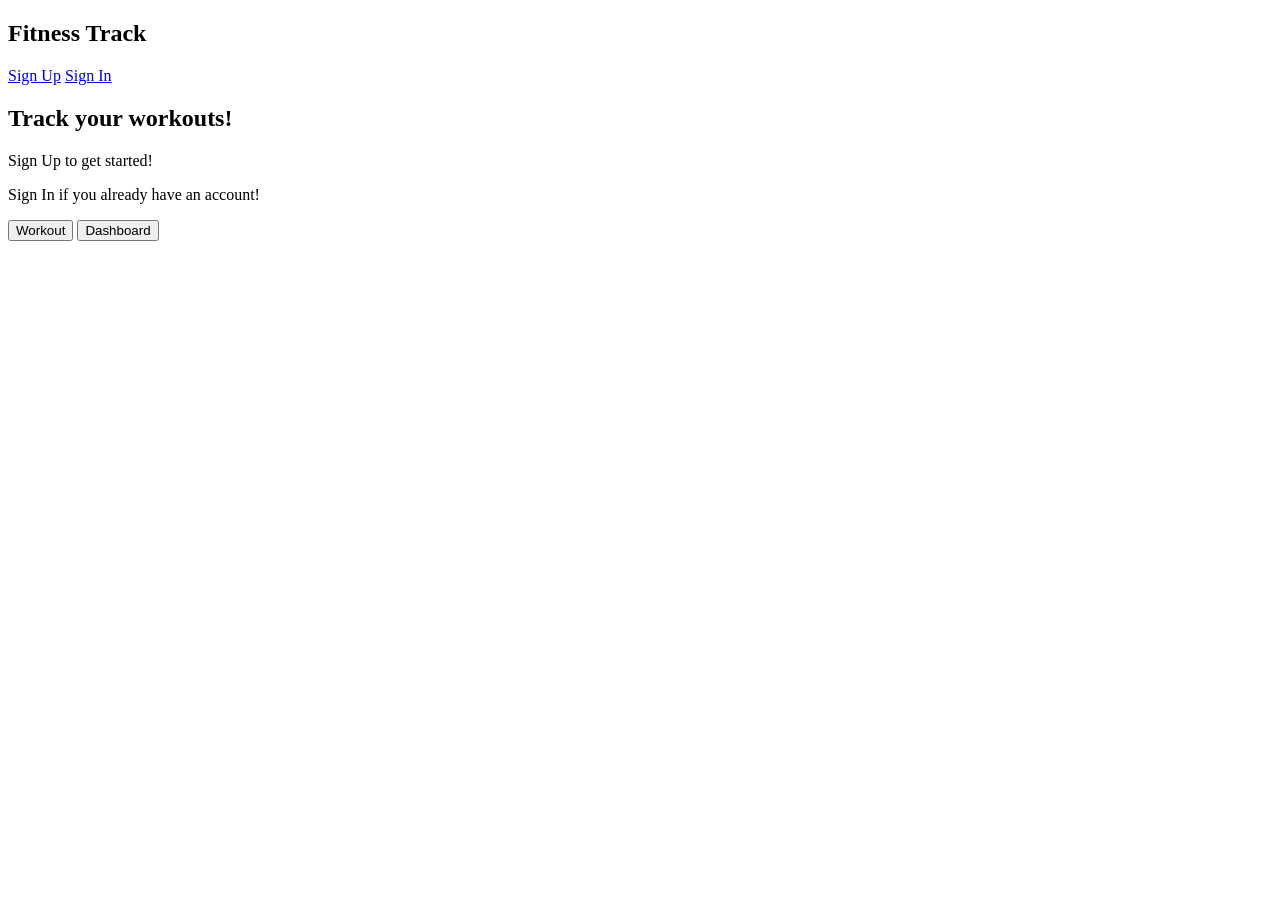
==== frontend/index.html @ bbe2cb9a "Create dashboard accessible to logged in users." ====
<!DOCTYPE html>
<html lang="en">
    <head>
        <meta charset="UTF-8">
        <meta name="viewport" content="width=device-width, initial-scale=1.0">
        <title>Fitness App</title>
        <link rel="stylesheet" href="style.css">
    </head>
    <body>
        <nav>
            <h1>Fitness Track</h1>
            <a href="pages/signup.html">Sign Up</a>
            <a href="pages/signin.html">Sign In</a>
        </nav>
        <main>
            <h2>Track your workouts!</h2>
            <p>Sign Up to get started!</p>
            <p>Sign In if you already have an account!</p>
            <button onclick="window.location.href='pages/workout.html'">Workout</button>
            <button onclick="window.location.href='pages/dashboard.html'">Dashboard</button>
        </main>

        <script src="js/app.js"></script>
    </body>

</html>
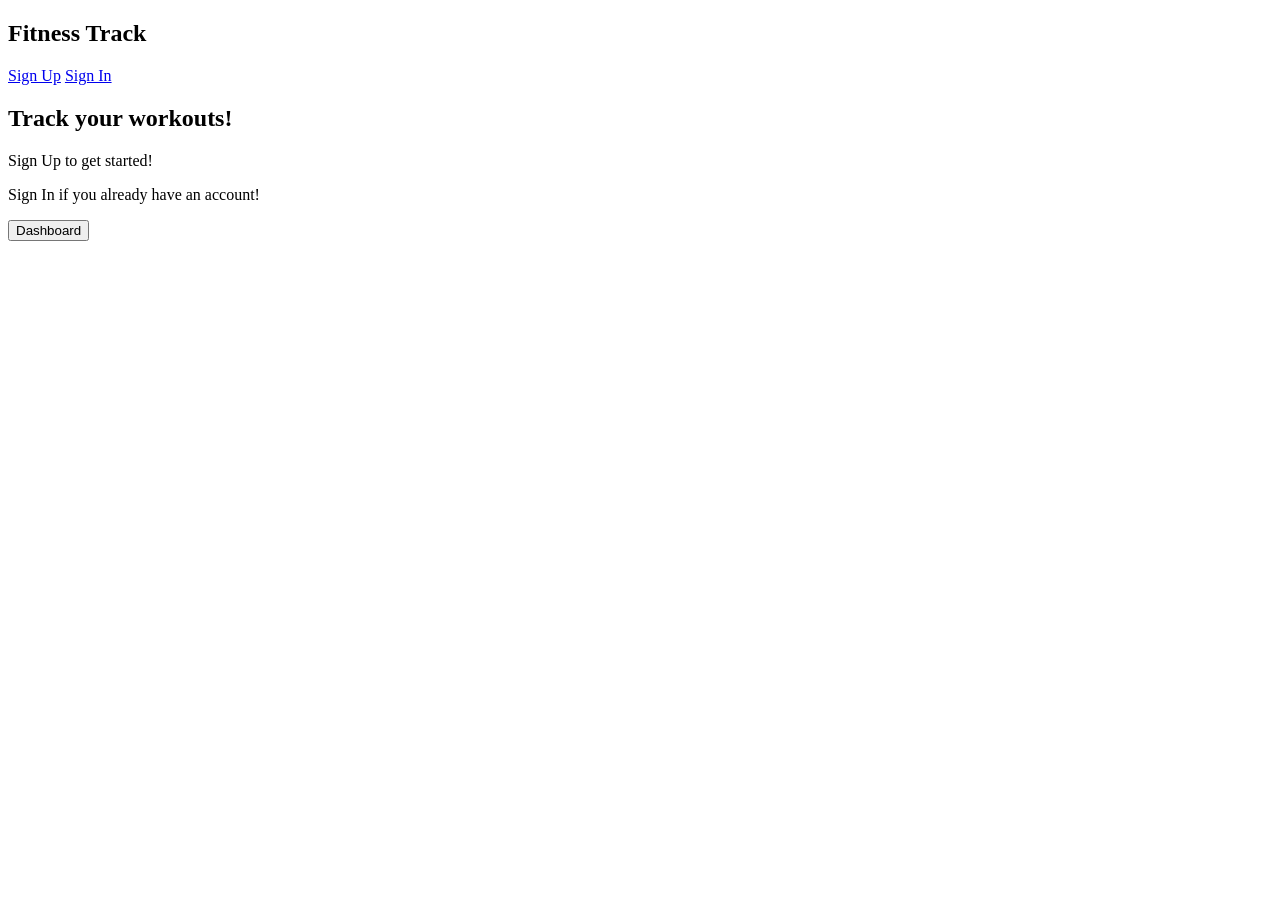
==== commit f642592d: "Move workout button to dashboard." ====
--- a/frontend/index.html
+++ b/frontend/index.html
@@ -16,7 +16,6 @@
             <h2>Track your workouts!</h2>
             <p>Sign Up to get started!</p>
             <p>Sign In if you already have an account!</p>
-            <button onclick="window.location.href='pages/workout.html'">Workout</button>
             <button onclick="window.location.href='pages/dashboard.html'">Dashboard</button>
         </main>
 
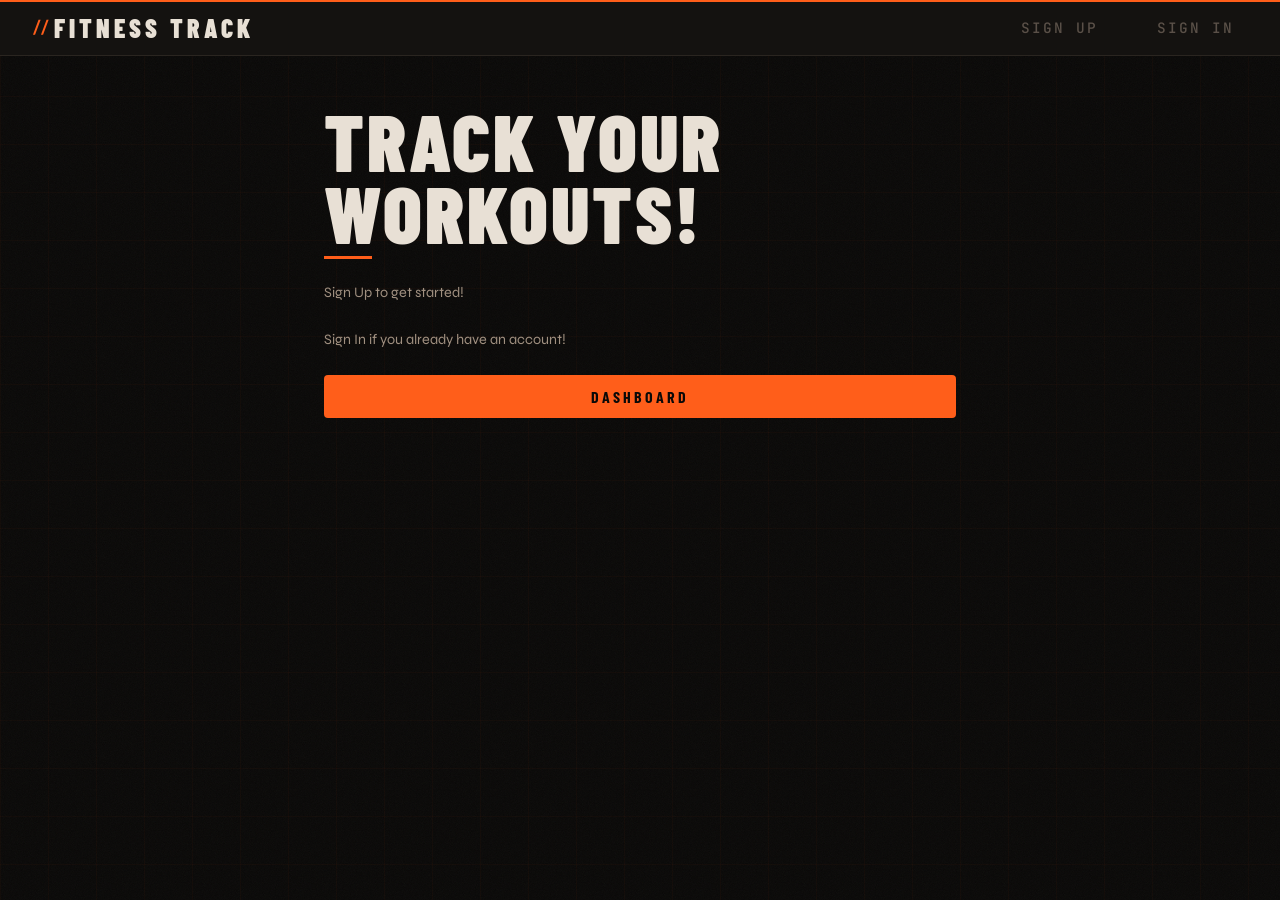
==== commit 9521e429: "Move logout link to nav bar." ====
--- a/frontend/index.html
+++ b/frontend/index.html
@@ -7,16 +7,19 @@
         <link rel="stylesheet" href="style.css">
     </head>
     <body>
-        <nav>
+        <nav id="nav">
             <h1>Fitness Track</h1>
             <a href="pages/signup.html">Sign Up</a>
             <a href="pages/signin.html">Sign In</a>
+            <a href="#" id="logout-link" onclick="logout()" style="display:none">Logout</a>
         </nav>
         <main>
             <h2>Track your workouts!</h2>
             <p>Sign Up to get started!</p>
             <p>Sign In if you already have an account!</p>
             <button onclick="window.location.href='pages/dashboard.html'">Dashboard</button>
+
+            <p id="message"></p>
         </main>
 
         <script src="js/app.js"></script>
--- a/frontend/style.css
+++ b/frontend/style.css
@@ -0,0 +1,715 @@
+@import url('https://fonts.googleapis.com/css2?family=Barlow+Condensed:ital,wght@0,300;0,400;0,600;0,700;0,800;0,900;1,700&family=JetBrains+Mono:wght@300;400;500;700&family=Syne:wght@400;500;600&display=swap');
+
+/* ── Design Tokens ──────────────────────────────────── */
+:root {
+  --bg:           #0a0908;
+  --bg-2:         #0f0d0b;
+  --surface:      #141210;
+  --surface-2:    #1c1917;
+  --surface-3:    #242018;
+  --border:       #2a2520;
+  --border-hot:   #3d3228;
+
+  --orange:       #ff5e1a;
+  --orange-dim:   #cc4a14;
+  --orange-glow:  rgba(255, 94, 26, 0.15);
+  --orange-glow2: rgba(255, 94, 26, 0.06);
+
+  --cyan:         #00d4ff;
+  --cyan-dim:     #009cc0;
+  --cyan-glow:    rgba(0, 212, 255, 0.12);
+
+  --gold:         #c8922a;
+  --gold-dim:     #a07520;
+
+  --text:         #e8e0d5;
+  --text-2:       #a09080;
+  --text-3:       #5a5048;
+
+  --font-display: 'Barlow Condensed', sans-serif;
+  --font-mono:    'JetBrains Mono', monospace;
+  --font-body:    'Syne', sans-serif;
+
+  --radius-sm:    4px;
+  --radius:       6px;
+  --radius-lg:    10px;
+
+  --transition:   all 0.18s cubic-bezier(0.4, 0, 0.2, 1);
+}
+
+/* ── Reset ──────────────────────────────────────────── */
+*, *::before, *::after { box-sizing: border-box; margin: 0; padding: 0; }
+html { font-size: 16px; scroll-behavior: smooth; }
+
+/* ── Grain Texture ───────────────────────────────────── */
+body::before {
+  content: '';
+  position: fixed;
+  inset: 0;
+  z-index: 0;
+  pointer-events: none;
+  opacity: 0.04;
+  background-image: url("data:image/svg+xml,%3Csvg viewBox='0 0 256 256' xmlns='http://www.w3.org/2000/svg'%3E%3Cfilter id='noise'%3E%3CfeTurbulence type='fractalNoise' baseFrequency='0.9' numOctaves='4' stitchTiles='stitch'/%3E%3C/filter%3E%3Crect width='100%25' height='100%25' filter='url(%23noise)'/%3E%3C/svg%3E");
+  background-size: 200px 200px;
+}
+
+/* ── Grid Lines Background ───────────────────────────── */
+body::after {
+  content: '';
+  position: fixed;
+  inset: 0;
+  z-index: 0;
+  pointer-events: none;
+  background-image:
+    linear-gradient(rgba(255,94,26,0.03) 1px, transparent 1px),
+    linear-gradient(90deg, rgba(255,94,26,0.03) 1px, transparent 1px);
+  background-size: 48px 48px;
+}
+
+body {
+  background: var(--bg);
+  color: var(--text);
+  font-family: var(--font-body);
+  min-height: 100vh;
+  display: flex;
+  flex-direction: column;
+  position: relative;
+  overflow-x: hidden;
+}
+
+/* ── Animations ──────────────────────────────────────── */
+@keyframes fadeUp {
+  from { opacity: 0; transform: translateY(16px); }
+  to   { opacity: 1; transform: translateY(0); }
+}
+
+@keyframes slideIn {
+  from { opacity: 0; transform: translateX(-12px); }
+  to   { opacity: 1; transform: translateX(0); }
+}
+
+@keyframes pulseGlow {
+  0%, 100% { box-shadow: 0 0 0 0 var(--orange-glow); }
+  50%       { box-shadow: 0 0 20px 4px var(--orange-glow); }
+}
+
+@keyframes blink {
+  0%, 100% { opacity: 1; }
+  50%       { opacity: 0; }
+}
+
+nav  { animation: slideIn 0.9s ease both; }
+main { animation: fadeUp 0.9s ease 0.1s both; }
+
+/* ── Nav ─────────────────────────────────────────────── */
+nav {
+  position: sticky;
+  top: 0;
+  z-index: 100;
+  display: flex;
+  align-items: center;
+  gap: 2rem;
+  padding: 0 2rem;
+  height: 56px;
+  background: var(--surface);
+  border-bottom: 1px solid var(--border);
+  box-shadow: inset 0 2px 0 0 var(--orange);
+}
+
+nav h1 {
+  font-family: var(--font-display);
+  font-size: 1.6rem;
+  font-weight: 900;
+  letter-spacing: 4px;
+  text-transform: uppercase;
+  color: var(--text);
+  margin-right: auto;
+  display: flex;
+  align-items: center;
+  gap: 0.4rem;
+}
+
+nav h1::before {
+  content: '//';
+  color: var(--orange);
+  font-family: var(--font-mono);
+  font-size: 1rem;
+  font-weight: 700;
+  letter-spacing: -2px;
+}
+
+nav a {
+  font-family: var(--font-mono);
+  font-size: 0.9rem;
+  font-weight: 500;
+  letter-spacing: 2px;
+  text-transform: uppercase;
+  color: var(--text-3);
+  text-decoration: none;
+  padding: 0.3rem 0.8rem;
+  border: 1px solid transparent;
+  border-radius: var(--radius-sm);
+  transition: var(--transition);
+}
+
+nav a:hover {
+  color: var(--orange);
+  border-color: var(--border-hot);
+  background: var(--orange-glow2);
+}
+
+/* ── Main ────────────────────────────────────────────── */
+main {
+  position: relative;
+  z-index: 1;
+  flex: 1;
+  max-width: 680px;
+  width: 100%;
+  margin: 0 auto;
+  padding: 3rem 1.5rem;
+  display: flex;
+  flex-direction: column;
+  gap: 1.4rem;
+}
+
+/* ── Typography ──────────────────────────────────────── */
+h2 {
+  font-family: var(--font-display);
+  font-size: 3.5rem;
+  font-weight: 900;
+  letter-spacing: 3px;
+  text-transform: uppercase;
+  line-height: 0.95;
+  color: var(--text);
+}
+
+h2::after {
+  content: '';
+  display: block;
+  width: 3rem;
+  height: 3px;
+  background: var(--orange);
+  margin-top: 0.5rem;
+}
+
+h3 {
+  font-family: var(--font-mono);
+  font-size: 0.7rem;
+  font-weight: 500;
+  letter-spacing: 3px;
+  text-transform: uppercase;
+  color: var(--text-3);
+}
+
+h4 {
+  font-family: var(--font-display);
+  font-size: 1.1rem;
+  font-weight: 700;
+  letter-spacing: 2px;
+  text-transform: uppercase;
+  color: var(--cyan);
+}
+
+p {
+  font-family: var(--font-body);
+  font-size: 0.9rem;
+  color: var(--text-2);
+  line-height: 1.7;
+}
+
+a {
+  font-family: var(--font-mono);
+  font-size: 0.75rem;
+  letter-spacing: 1px;
+  color: var(--orange);
+  text-decoration: none;
+  transition: var(--transition);
+}
+
+a:hover { color: var(--text); text-decoration: underline; }
+
+/* ── Inputs ──────────────────────────────────────────── */
+input, select {
+  width: 100%;
+  background: var(--surface-2);
+  border: 1px solid var(--border);
+  border-radius: var(--radius-sm);
+  color: var(--text);
+  font-family: var(--font-mono);
+  font-size: 0.85rem;
+  letter-spacing: 0.5px;
+  padding: 0.85rem 1rem;
+  outline: none;
+  transition: var(--transition);
+  appearance: none;
+}
+
+input::placeholder {
+  color: var(--text-3);
+  font-family: var(--font-mono);
+  font-size: 0.75rem;
+  letter-spacing: 2px;
+  text-transform: uppercase;
+}
+
+input:focus, select:focus {
+  border-color: var(--orange);
+  background: var(--surface-3);
+  box-shadow: 0 0 0 3px var(--orange-glow);
+}
+
+input[type="number"] { -moz-appearance: textfield; }
+input[type="number"]::-webkit-inner-spin-button,
+input[type="number"]::-webkit-outer-spin-button { display: none; }
+
+select {
+  background-image: url("data:image/svg+xml,%3Csvg xmlns='http://www.w3.org/2000/svg' width='10' height='6'%3E%3Cpath d='M0 0l5 6 5-6z' fill='%23ff5e1a'/%3E%3C/svg%3E");
+  background-repeat: no-repeat;
+  background-position: right 1rem center;
+  padding-right: 2.5rem;
+}
+
+select option { background: var(--surface-2); color: var(--text); }
+
+/* ── Buttons ─────────────────────────────────────────── */
+button {
+  position: relative;
+  overflow: hidden;
+  background: var(--orange);
+  color: #0a0908;
+  border: none;
+  border-radius: var(--radius-sm);
+  font-family: var(--font-display);
+  font-size: 1rem;
+  font-weight: 700;
+  letter-spacing: 3px;
+  text-transform: uppercase;
+  padding: 0.75rem 1.6rem;
+  cursor: pointer;
+  transition: var(--transition);
+}
+
+button::before {
+  content: '';
+  position: absolute;
+  top: 0; left: -100%;
+  width: 60%;
+  height: 100%;
+  background: linear-gradient(90deg, transparent, rgba(255,255,255,0.2), transparent);
+  transition: left 0.4s ease;
+}
+
+button:hover::before { left: 150%; }
+button:hover { background: var(--orange-dim); box-shadow: 0 4px 20px var(--orange-glow); }
+button:active { transform: scale(0.97); }
+
+button.secondary {
+  background: transparent;
+  color: var(--text-2);
+  border: 1px solid var(--border);
+  font-size: 0.85rem;
+  letter-spacing: 2px;
+}
+
+button.secondary:hover {
+  border-color: var(--cyan);
+  color: var(--cyan);
+  box-shadow: 0 4px 16px var(--cyan-glow);
+  background: transparent;
+}
+
+button.danger {
+  background: transparent;
+  color: var(--text-3);
+  border: 1px solid var(--border);
+  font-size: 0.8rem;
+  letter-spacing: 2px;
+}
+
+button.danger:hover {
+  color: #ff4040;
+  border-color: #ff4040;
+  box-shadow: 0 0 12px rgba(255,64,64,0.2);
+  background: transparent;
+}
+
+/* ── Message ─────────────────────────────────────────── */
+#message {
+  font-family: var(--font-mono);
+  font-size: 0.75rem;
+  letter-spacing: 1.5px;
+  text-transform: uppercase;
+  min-height: 1rem;
+  padding: 0.4rem 0;
+}
+
+/* ── Forms ───────────────────────────────────────────── */
+#signup-form, #signin-form {
+  display: flex;
+  flex-direction: column;
+  gap: 0.75rem;
+}
+
+/* ── Workout Cards ───────────────────────────────────── */
+.workout-card {
+  position: relative;
+  background: var(--surface);
+  border: 1px solid var(--border);
+  border-radius: var(--radius);
+  padding: 1.4rem 1.6rem;
+  display: flex;
+  flex-direction: column;
+  gap: 0.6rem;
+  transition: var(--transition);
+  overflow: hidden;
+  animation: fadeUp 0.4s ease both;
+}
+
+.workout-card::before {
+  content: '';
+  position: absolute;
+  left: 0; top: 0;
+  width: 3px;
+  height: 100%;
+  background: var(--orange);
+  transform: scaleY(0);
+  transform-origin: bottom;
+  transition: transform 0.25s ease;
+}
+
+.workout-card:hover {
+  border-color: var(--border-hot);
+  background: var(--surface-2);
+  transform: translateX(3px);
+}
+
+.workout-card:hover::before { transform: scaleY(1); }
+
+.workout-card h3 {
+  font-family: var(--font-display);
+  font-size: 1.6rem;
+  font-weight: 800;
+  letter-spacing: 3px;
+  text-transform: uppercase;
+  color: var(--text);
+}
+
+.workout-card p {
+  font-family: var(--font-mono);
+  font-size: 0.7rem;
+  letter-spacing: 2px;
+  color: var(--text-3);
+  text-transform: uppercase;
+}
+
+.workout-card button {
+  align-self: flex-start;
+  padding: 0.45rem 1rem;
+  font-size: 0.75rem;
+  letter-spacing: 2px;
+  margin-top: 0.2rem;
+}
+
+/* ── Workout Details ─────────────────────────────────── */
+.workout-details {
+  margin-top: 1rem;
+  padding-top: 1rem;
+  border-top: 1px solid var(--border);
+  display: flex;
+  flex-direction: column;
+  gap: 1rem;
+}
+
+.exercise-detail {
+  padding: 0.8rem 1rem;
+  background: var(--bg-2);
+  border-left: 2px solid var(--cyan);
+  border-radius: 0 var(--radius-sm) var(--radius-sm) 0;
+}
+
+.exercise-detail h4 {
+  margin-bottom: 0.5rem;
+  font-size: 0.85rem;
+  letter-spacing: 3px;
+}
+
+.exercise-detail p {
+  font-family: var(--font-mono);
+  font-size: 0.75rem;
+  color: var(--text-2);
+  letter-spacing: 1px;
+  line-height: 1.8;
+}
+
+/* ── Section Headers ─────────────────────────────────── */
+.section-header {
+    display: flex;
+    align-items: center;
+    justify-content: space-between;
+    padding-bottom: 0.6rem;
+    border-bottom: 1px solid var(--border);
+    margin-top: 0.5rem;
+}
+
+.section-label {
+    font-family: var(--font-mono);
+    font-size: 0.8rem;
+    letter-spacing: 3px;
+    text-transform: uppercase;
+    color: var(--orange);
+    display: flex;
+    align-items: center;
+    gap: 0.5rem;
+}
+
+.section-label::before{
+    content: '';
+    display: inline-block;
+    width: 1.2rem;
+    height: 1px;
+    background: var(--orange);
+}
+
+.clear-btn {
+    background: black;
+    color: var(--text-2);
+    border: 1px solid var(--border);
+    font-family: var(--font-mono);
+    font-size: 0.65rem;
+    letter-spacing: 2px;
+    text-transform: uppercase;
+    padding: 0.3rem 0.8rem;
+    cursor: pointer;
+    border-radius: var(--radius-sm);
+    transition: var(--transition);
+    display: inline-flex;
+    align-items: center;
+    gap: 0.4rem;
+}
+
+.clear-btn::before { content: '×'; font-size: 0.9rem; }
+
+.clear-btn:hover {
+    color: var(--cyan);
+    border-color: var(--cyan);
+    background: transparent;
+    box-shadow: none;
+}
+
+/* Hide search results section header when empty */
+#search-results:empty + .section-header.search,
+.section-header:has(+ #search-results:empty) {
+    display: none;
+}
+
+/* ── Dashboard ───────────────────────────────────────── */
+#welcome-message h2 { font-size: 2.8rem; line-height: 1; }
+#welcome-message h2::after { display: none; }
+
+#resume-section {
+  background: var(--surface-2);
+  border: 1px solid var(--border-hot);
+  border-radius: var(--radius);
+  padding: 1.2rem 1.4rem;
+  display: flex;
+  flex-direction: column;
+  gap: 0.8rem;
+  animation: pulseGlow 3s ease-in-out infinite;
+  position: relative;
+  overflow: hidden;
+}
+
+#resume-section::before {
+  content: 'IN PROGRESS';
+  position: absolute;
+  top: 0.6rem; right: 1rem;
+  font-family: var(--font-mono);
+  font-size: 0.6rem;
+  letter-spacing: 3px;
+  color: var(--orange);
+}
+
+#resume-section p {
+  font-family: var(--font-display);
+  font-size: 1.1rem;
+  font-weight: 700;
+  letter-spacing: 2px;
+  text-transform: uppercase;
+  color: var(--text);
+  margin-top: 0.6rem;
+}
+
+#resume-section button { width: fit-content; }
+
+#start-section button {
+  width: 100%;
+  font-size: 1.2rem;
+  letter-spacing: 5px;
+  padding: 1.1rem;
+}
+
+#workout-list {
+  display: flex;
+  flex-direction: column;
+  gap: 0.75rem;
+}
+
+/* ── Search ──────────────────────────────────────────── */
+.search-container {
+  display: flex;
+  gap: 0.5rem;
+  align-items: stretch;
+  background: var(--surface);
+  border: 1px solid var(--border);
+  border-radius: var(--radius);
+  padding: 0.5rem;
+}
+
+.search-container select {
+  width: auto;
+  min-width: 140px;
+  border: none;
+  background: var(--surface-3);
+  font-size: 0.7rem;
+  padding: 0.6rem 2rem 0.6rem 0.8rem;
+  border-radius: var(--radius-sm);
+}
+
+.search-container select:focus { box-shadow: none; }
+
+.search-container input {
+  flex: 1;
+  border: none;
+  background: transparent;
+  padding: 0.6rem 0.8rem;
+  font-size: 0.8rem;
+}
+
+.search-container input:focus {
+  box-shadow: none;
+  border: none;
+  background: transparent;
+}
+
+.search-container button {
+  padding: 0.6rem 1.2rem;
+  font-size: 0.75rem;
+  letter-spacing: 2px;
+  flex-shrink: 0;
+}
+
+#search-results {
+  display: flex;
+  flex-direction: column;
+  gap: 0.75rem;
+}
+
+/* ── Sets Page — scoreboard ──────────────────────────── */
+#sets-counter {
+  font-family: var(--font-display);
+  font-size: 6.5rem;
+  font-weight: 900;
+  letter-spacing: 8px;
+  line-height: 1;
+  color: var(--orange);
+  text-shadow: 0 0 40px var(--orange-glow), 0 0 80px rgba(255,94,26,0.08);
+  text-transform: uppercase;
+}
+
+#sets-counter::after {
+  content: '...';
+  animation: blink 1.2s step-end infinite;
+  color: var(--cyan);
+}
+
+#set-input {
+  display: flex;
+  flex-direction: column;
+  gap: 0.75rem;
+}
+
+.set-row {
+  display: grid;
+  grid-template-columns: 1fr 1fr;
+  gap: 0.75rem;
+}
+
+#finish-buttons {
+  display: flex;
+  gap: 0.75rem;
+  padding-top: 0.5rem;
+  border-top: 1px solid var(--border);
+  margin-top: 0.5rem;
+}
+
+#finish-buttons button:first-child {
+  background: black;
+  color: var(--text-1);
+  border: 2px solid var(--border);
+  font-size: 0.8rem;
+}
+
+#finish-buttons button:first-child:hover {
+  color: red;
+  border-color: red;
+  box-shadow: 0 4px 16px var(--orange-glow);
+  background: transparent;
+}
+
+#finish-buttons button:last-child {
+  background: black;
+  color: var(--text-1);
+  border: 2px solid var(--border);
+  font-size: 0.8rem;
+}
+
+#finish-buttons button:last-child:hover {
+  color: var(--cyan);
+  border-color: var(--cyan);
+  box-shadow: 0 4px 16px var(--cyan-glow);
+  background: transparent;
+}
+
+/* ── Logout ──────────────────────────────────────────── */
+
+#logout-link {
+    color: var(--text-3) !important;
+    border: 1px solid var(--border);
+    padding: 0.3rem 0.8rem !important;
+    border-radius: var(--radius-sm);
+    transition: var(--transition);
+    font-size: 0.85rem !important;
+    letter-spacing: 2px;
+}
+
+#logout-link:hover {
+    color: #ff4040 !important;
+    border-color: #ff4040;
+    background: rgba(255, 64, 64, 0.06);
+}
+
+/* ── Landing ─────────────────────────────────────────── */
+main > h2:first-of-type { font-size: 5rem; line-height: 0.9; }
+main > p { max-width: 420px; }
+
+/* ── Scrollbar ───────────────────────────────────────── */
+::-webkit-scrollbar { width: 4px; }
+::-webkit-scrollbar-track { background: var(--bg); }
+::-webkit-scrollbar-thumb { background: var(--border-hot); border-radius: 2px; }
+::-webkit-scrollbar-thumb:hover { background: var(--orange); }
+
+/* ── Selection ───────────────────────────────────────── */
+::selection { background: var(--orange); color: #0a0908; }
+
+/* ── Responsive ──────────────────────────────────────── */
+@media (max-width: 640px) {
+  nav { padding: 0 1rem; gap: 1rem; }
+  main { padding: 2rem 1rem; gap: 1.2rem; }
+  h2 { font-size: 2.5rem; }
+  main > h2:first-of-type { font-size: 3.2rem; }
+  #sets-counter { font-size: 5rem; }
+  .search-container { flex-wrap: wrap; }
+  .search-container select { width: 100%; }
+  #finish-buttons { flex-direction: column; }
+  .set-row { grid-template-columns: 1fr; }
+}
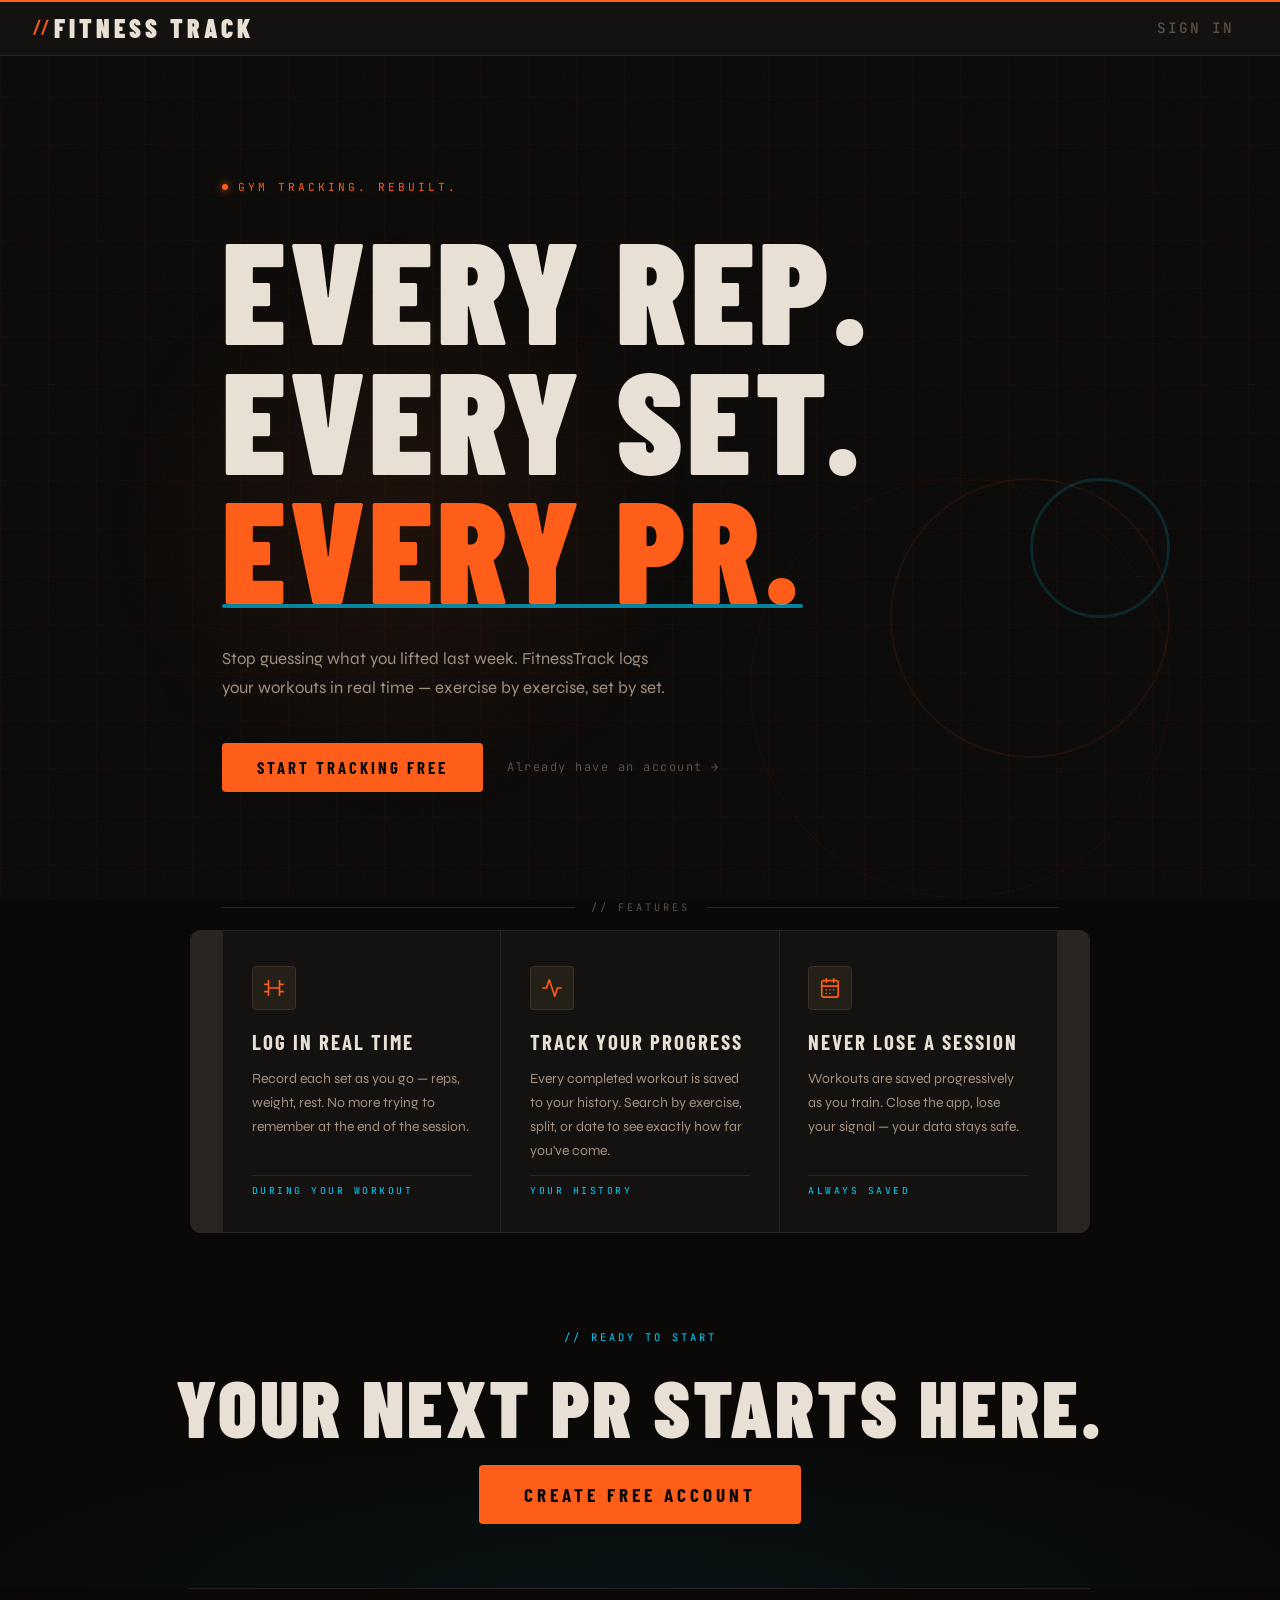
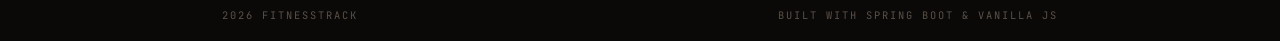
==== commit f533210b: "Add headline, features, CTA sections to homepage" ====
--- a/frontend/index.html
+++ b/frontend/index.html
@@ -3,26 +3,100 @@
     <head>
         <meta charset="UTF-8">
         <meta name="viewport" content="width=device-width, initial-scale=1.0">
-        <title>Fitness App</title>
+        <title>FitnessTrack — Log Every Rep</title>
         <link rel="stylesheet" href="style.css">
     </head>
-    <body>
+    <body class="landing-page">
+
         <nav id="nav">
             <h1>Fitness Track</h1>
-            <a href="pages/signup.html">Sign Up</a>
             <a href="pages/signin.html">Sign In</a>
+            <a href="pages/dashboard.html" id="dashboard-link" style="display:none">Dashboard</a>
             <a href="#" id="logout-link" onclick="logout()" style="display:none">Logout</a>
         </nav>
-        <main>
-            <h2>Track your workouts!</h2>
-            <p>Sign Up to get started!</p>
-            <p>Sign In if you already have an account!</p>
-            <button onclick="window.location.href='pages/dashboard.html'">Dashboard</button>
 
-            <p id="message"></p>
-        </main>
+        <section class="hero">
+            <div class="hero-eyebrow">
+                <span class="eyebrow-dot"></span>
+                <span>Gym Tracking. Rebuilt.</span>
+            </div>
 
+            <h1 class="hero-headline">
+                Every Rep.<br>
+                Every Set.<br>
+                <em>Every PR.</em>
+            </h1>
+
+            <p class="hero-sub">
+                Stop guessing what you lifted last week.
+                FitnessTrack logs your workouts in real time —
+                exercise by exercise, set by set.
+            </p>
+
+            <div class="hero-cta">
+                <a href="pages/signup.html" class="cta-primary">Start Tracking Free</a>
+                <a href="pages/signin.html" class="cta-ghost">Already have an account →</a>
+            </div>
+
+            <div class="hero-ring hero-ring--1" aria-hidden="true"></div>
+            <div class="hero-ring hero-ring--2" aria-hidden="true"></div>
+            <div class="hero-ring hero-ring--3" aria-hidden="true"></div>
+        </section>
+
+        <div class="section-divider" aria-hidden="true">
+            <span>// FEATURES</span>
+        </div>
+
+        <section class="features">
+
+            <div class="feature-card">
+                <div class="feature-icon">
+                    <svg width="22" height="22" viewBox="0 0 24 24" fill="none" stroke="currentColor" stroke-width="1.8" stroke-linecap="round" stroke-linejoin="round">
+                        <path d="M6 4v16M18 4v16M2 8h4M18 8h4M2 16h4M18 16h4M6 12h12"/>
+                    </svg>
+                </div>
+                <h3>Log In Real Time</h3>
+                <p>Record each set as you go — reps, weight, rest. No more trying to remember at the end of the session.</p>
+                <div class="feature-tag">DURING YOUR WORKOUT</div>
+            </div>
+
+            <div class="feature-card">
+                <div class="feature-icon">
+                    <svg width="22" height="22" viewBox="0 0 24 24" fill="none" stroke="currentColor" stroke-width="1.8" stroke-linecap="round" stroke-linejoin="round">
+                        <polyline points="22 12 18 12 15 21 9 3 6 12 2 12"/>
+                    </svg>
+                </div>
+                <h3>Track Your Progress</h3>
+                <p>Every completed workout is saved to your history. Search by exercise, split, or date to see exactly how far you've come.</p>
+                <div class="feature-tag">YOUR HISTORY</div>
+            </div>
+
+            <div class="feature-card">
+                <div class="feature-icon">
+                    <svg width="22" height="22" viewBox="0 0 24 24" fill="none" stroke="currentColor" stroke-width="1.8" stroke-linecap="round" stroke-linejoin="round">
+                        <rect x="3" y="4" width="18" height="18" rx="2"/><path d="M16 2v4M8 2v4M3 10h18"/>
+                        <path d="M8 14h.01M12 14h.01M16 14h.01M8 18h.01M12 18h.01"/>
+                    </svg>
+                </div>
+                <h3>Never Lose a Session</h3>
+                <p>Workouts are saved progressively as you train. Close the app, lose your signal — your data stays safe.</p>
+                <div class="feature-tag">ALWAYS SAVED</div>
+            </div>
+
+        </section>
+
+        <section class="closing-cta">
+            <p class="closing-label">// READY TO START</p>
+            <h2 class="closing-headline">Your next PR starts here.</h2>
+            <a href="pages/signup.html" class="cta-primary cta-large">Create Free Account</a>
+        </section>
+
+        <footer class="landing-footer">
+            <span>2026 FitnessTrack</span>
+            <span>Built with Spring Boot &amp; Vanilla JS</span>
+        </footer>
+
+        <script src="js/api.js"></script>
         <script src="js/app.js"></script>
     </body>
-
 </html>
--- a/frontend/style.css
+++ b/frontend/style.css
@@ -688,9 +688,6 @@
     background: rgba(255, 64, 64, 0.06);
 }
 
-/* ── Landing ─────────────────────────────────────────── */
-main > h2:first-of-type { font-size: 5rem; line-height: 0.9; }
-main > p { max-width: 420px; }
 
 /* ── Scrollbar ───────────────────────────────────────── */
 ::-webkit-scrollbar { width: 4px; }
@@ -706,10 +703,447 @@
   nav { padding: 0 1rem; gap: 1rem; }
   main { padding: 2rem 1rem; gap: 1.2rem; }
   h2 { font-size: 2.5rem; }
-  main > h2:first-of-type { font-size: 3.2rem; }
-  #sets-counter { font-size: 5rem; }
+  #sets-counter { font-size: 4.5rem; }
   .search-container { flex-wrap: wrap; }
   .search-container select { width: 100%; }
   #finish-buttons { flex-direction: column; }
   .set-row { grid-template-columns: 1fr; }
+}
+
+/* ── Landing Animations ──────────────────────────────── */
+@keyframes heroFadeUp {
+  from { opacity: 0; transform: translateY(28px); }
+  to   { opacity: 1; transform: translateY(0); }
+}
+@keyframes ringPulse {
+  0%, 100% { opacity: 0.06; transform: translateY(-50%) scale(1); }
+  50%      { opacity: 0.12; transform: translateY(-50%) scale(1.03); }
+}
+@keyframes featureReveal {
+  from { opacity: 0; transform: translateY(20px); }
+  to   { opacity: 1; transform: translateY(0); }
+}
+
+/* ── Hero ────────────────────────────────────────────── */
+.hero {
+  position: relative;
+  min-height: calc(100vh - 56px);
+  display: flex;
+  flex-direction: column;
+  justify-content: center;
+  padding: 6rem 2rem 5rem;
+  max-width: 900px;
+  margin: 0 auto;
+  width: 100%;
+  z-index: 1;
+}
+
+/* Radial orange glow behind hero text */
+.hero::before {
+  content: '';
+  position: absolute;
+  top: 20%;
+  left: -10%;
+  width: 600px;
+  height: 600px;
+  background: radial-gradient(circle, rgba(255,94,26,0.07) 0%, transparent 70%);
+  pointer-events: none;
+  z-index: 0;
+}
+
+/* Decorative weight-plate rings */
+.hero-ring {
+  position: absolute;
+  border-radius: 50%;
+  border: 1px solid var(--orange);
+  pointer-events: none;
+  animation: ringPulse 6s ease-in-out infinite;
+  z-index: 0;
+}
+
+.hero-ring--1 {
+  width: 420px; height: 420px;
+  right: -80px;
+  top: 50%;
+  animation-delay: 0s;
+  opacity: 0.06;
+}
+
+.hero-ring--2 {
+  width: 280px; height: 280px;
+  right: -80px;
+  top: 50%;
+  animation-delay: 0s;
+  opacity: 0.08;
+  border-width: 2px;
+}
+
+.hero-ring--3 {
+  width: 140px; height: 140px;
+  right: -80px;
+  top: 50%;
+  animation-delay: 0s;
+  opacity: 0.14;
+  border-width: 3px;
+  border-color: var(--cyan);
+}
+
+/* Eyebrow label */
+.hero-eyebrow {
+  display: inline-flex;
+  align-items: center;
+  gap: 0.6rem;
+  font-family: var(--font-mono);
+  font-size: 0.7rem;
+  letter-spacing: 3px;
+  text-transform: uppercase;
+  color: var(--orange);
+  margin-bottom: 1.8rem;
+  position: relative;
+  z-index: 1;
+  animation: heroFadeUp 0.6s ease both;
+}
+
+.eyebrow-dot {
+  width: 6px;
+  height: 6px;
+  border-radius: 50%;
+  background: var(--orange);
+  box-shadow: 0 0 8px var(--orange);
+  animation: blink 2s ease-in-out infinite;
+}
+
+/* Headline */
+.hero-headline {
+  font-family: var(--font-display);
+  font-size: clamp(4.5rem, 12vw, 9rem);
+  font-weight: 900;
+  line-height: 0.9;
+  letter-spacing: 4px;
+  text-transform: uppercase;
+  color: var(--text);
+  margin-bottom: 2rem;
+  position: relative;
+  z-index: 1;
+  animation: heroFadeUp 0.6s ease 0.1s both;
+}
+
+/* The italic em — styled in orange */
+.hero-headline em {
+  font-style: normal;
+  color: var(--orange);
+  position: relative;
+  display: inline-block;
+}
+
+/* Underline scratch on the accent word */
+.hero-headline em::after {
+  content: '';
+  position: absolute;
+  bottom: 4px;
+  left: 0;
+  width: 100%;
+  height: 4px;
+  background: var(--cyan);
+  opacity: 0.6;
+  border-radius: 2px;
+}
+
+/* Sub */
+.hero-sub {
+  font-family: var(--font-body);
+  font-size: 1.05rem;
+  line-height: 1.75;
+  color: var(--text-2);
+  max-width: 460px;
+  margin-bottom: 2.5rem;
+  position: relative;
+  z-index: 1;
+  animation: heroFadeUp 0.6s ease 0.2s both;
+}
+
+/* CTA group */
+.hero-cta {
+  display: flex;
+  align-items: center;
+  gap: 1.5rem;
+  flex-wrap: wrap;
+  position: relative;
+  z-index: 1;
+  animation: heroFadeUp 0.6s ease 0.3s both;
+}
+
+/* Primary CTA */
+.cta-primary {
+  display: inline-flex;
+  align-items: center;
+  background: var(--orange);
+  color: #0a0908;
+  font-family: var(--font-display);
+  font-size: 1.05rem;
+  font-weight: 700;
+  letter-spacing: 3px;
+  text-transform: uppercase;
+  text-decoration: none;
+  padding: 0.9rem 2.2rem;
+  border-radius: var(--radius-sm);
+  border: none;
+  cursor: pointer;
+  position: relative;
+  overflow: hidden;
+  transition: var(--transition);
+}
+
+.cta-primary::before {
+  content: '';
+  position: absolute;
+  top: 0; left: -100%;
+  width: 60%;
+  height: 100%;
+  background: linear-gradient(90deg, transparent, rgba(255,255,255,0.2), transparent);
+  transition: left 0.4s ease;
+}
+
+.cta-primary:hover::before { left: 150%; }
+.cta-primary:hover {
+  background: var(--orange-dim);
+  box-shadow: 0 6px 28px var(--orange-glow);
+  color: #0a0908;
+  text-decoration: none;
+}
+
+.cta-primary.cta-large {
+  font-size: 1.2rem;
+  padding: 1.1rem 2.8rem;
+  letter-spacing: 4px;
+}
+
+/* Ghost CTA */
+.cta-ghost {
+  font-family: var(--font-mono);
+  font-size: 0.75rem;
+  letter-spacing: 1.5px;
+  color: var(--text-3);
+  text-decoration: none;
+  transition: var(--transition);
+  border-bottom: 1px solid transparent;
+}
+
+.cta-ghost:hover {
+  color: var(--cyan);
+  border-bottom-color: var(--cyan);
+  text-decoration: none;
+}
+
+/* ── Section Divider ─────────────────────────────────── */
+.section-divider {
+  display: flex;
+  align-items: center;
+  gap: 1rem;
+  padding: 0 2rem;
+  max-width: 900px;
+  margin: 0 auto;
+  width: 100%;
+  position: relative;
+  z-index: 1;
+}
+
+.section-divider::before,
+.section-divider::after {
+  content: '';
+  flex: 1;
+  height: 1px;
+  background: var(--border);
+}
+
+.section-divider span {
+  font-family: var(--font-mono);
+  font-size: 0.65rem;
+  letter-spacing: 3px;
+  text-transform: uppercase;
+  color: var(--text-3);
+  white-space: nowrap;
+}
+
+/* ── Features ────────────────────────────────────────── */
+.features {
+  display: grid;
+  grid-template-columns: repeat(3, 1fr);
+  gap: 1px;
+  max-width: 900px;
+  margin: 1rem auto;
+  width: 100%;
+  padding: 0 2rem;
+  position: relative;
+  z-index: 1;
+  background: var(--border);
+  border: 1px solid var(--border);
+  border-radius: var(--radius-lg);
+  overflow: hidden;
+}
+
+.feature-card {
+  background: var(--surface);
+  padding: 2.2rem 1.8rem;
+  display: flex;
+  flex-direction: column;
+  gap: 0.8rem;
+  position: relative;
+  overflow: hidden;
+  transition: var(--transition);
+  animation: featureReveal 0.5s ease both;
+}
+
+.feature-card:nth-child(1) { animation-delay: 0.1s; }
+.feature-card:nth-child(2) { animation-delay: 0.2s; }
+.feature-card:nth-child(3) { animation-delay: 0.3s; }
+
+/* Hover: orange top sweep */
+.feature-card::before {
+  content: '';
+  position: absolute;
+  top: 0; left: 0; right: 0;
+  height: 2px;
+  background: var(--orange);
+  transform: scaleX(0);
+  transform-origin: left;
+  transition: transform 0.3s ease;
+}
+
+.feature-card:hover::before { transform: scaleX(1); }
+.feature-card:hover { background: var(--surface-2); }
+
+/* Icon */
+.feature-icon {
+  width: 44px;
+  height: 44px;
+  display: flex;
+  align-items: center;
+  justify-content: center;
+  background: var(--surface-3);
+  border: 1px solid var(--border-hot);
+  border-radius: var(--radius-sm);
+  color: var(--orange);
+  margin-bottom: 0.4rem;
+  flex-shrink: 0;
+  transition: var(--transition);
+}
+
+.feature-card:hover .feature-icon {
+  border-color: var(--orange);
+  box-shadow: 0 0 12px var(--orange-glow);
+}
+
+.feature-card h3 {
+  font-family: var(--font-display);
+  font-size: 1.3rem;
+  font-weight: 700;
+  letter-spacing: 2px;
+  text-transform: uppercase;
+  color: var(--text);
+}
+
+.feature-card p {
+  font-size: 0.875rem;
+  line-height: 1.7;
+  color: var(--text-2);
+  flex: 1;
+}
+
+.feature-tag {
+  font-family: var(--font-mono);
+  font-size: 0.6rem;
+  letter-spacing: 2.5px;
+  text-transform: uppercase;
+  color: var(--cyan);
+  margin-top: auto;
+  padding-top: 0.5rem;
+  border-top: 1px solid var(--border);
+}
+
+/* ── Closing CTA ─────────────────────────────────────── */
+.closing-cta {
+  display: flex;
+  flex-direction: column;
+  align-items: center;
+  text-align: center;
+  gap: 1.2rem;
+  padding: 5rem 2rem 4rem;
+  position: relative;
+  z-index: 1;
+}
+
+.closing-cta::before {
+  content: '';
+  position: absolute;
+  inset: 0;
+  background: radial-gradient(ellipse 60% 50% at 50% 100%, rgba(0,212,255,0.05), transparent);
+  pointer-events: none;
+  z-index: 0;
+}
+
+.closing-label {
+  font-family: var(--font-mono);
+  font-size: 0.65rem;
+  letter-spacing: 3px;
+  text-transform: uppercase;
+  color: var(--cyan);
+  position: relative;
+  z-index: 1;
+}
+
+.closing-headline {
+  font-family: var(--font-display);
+  font-size: clamp(2.5rem, 7vw, 5rem);
+  font-weight: 900;
+  letter-spacing: 3px;
+  text-transform: uppercase;
+  color: var(--text);
+  line-height: 1;
+  position: relative;
+  z-index: 1;
+}
+
+.closing-headline::after { display: none; }
+.closing-cta .cta-primary { position: relative; z-index: 1; }
+
+/* ── Footer ──────────────────────────────────────────── */
+.landing-footer {
+  display: flex;
+  justify-content: space-between;
+  align-items: center;
+  padding: 1.2rem 2rem;
+  border-top: 1px solid var(--border);
+  max-width: 900px;
+  margin: 0 auto;
+  width: 100%;
+  position: relative;
+  z-index: 1;
+}
+
+.landing-footer span {
+  font-family: var(--font-mono);
+  font-size: 0.65rem;
+  letter-spacing: 2px;
+  text-transform: uppercase;
+  color: var(--text-3);
+}
+
+/* ── Landing Responsive ──────────────────────────────── */
+@media (max-width: 768px) {
+  .hero { padding: 4rem 1.5rem 3rem; min-height: auto; }
+  .hero-ring--1 { width: 280px; height: 280px; right: -60px; }
+  .hero-ring--2 { width: 180px; height: 180px; right: -20px; }
+  .hero-ring--3 { width: 80px; height: 80px; right: 30px; }
+  .features { grid-template-columns: 1fr; padding: 0 1.5rem; }
+  .feature-card { padding: 1.6rem 1.4rem; }
+  .closing-cta { padding: 3.5rem 1.5rem 3rem; }
+  .landing-footer { flex-direction: column; gap: 0.4rem; text-align: center; padding: 1.2rem 1.5rem; }
+  .hero-cta { gap: 1rem; }
+}
+
+@media (max-width: 480px) {
+  .hero-headline { letter-spacing: 2px; }
+  .hero-cta { flex-direction: column; align-items: flex-start; }
+  .cta-primary { width: 100%; justify-content: center; }
 }
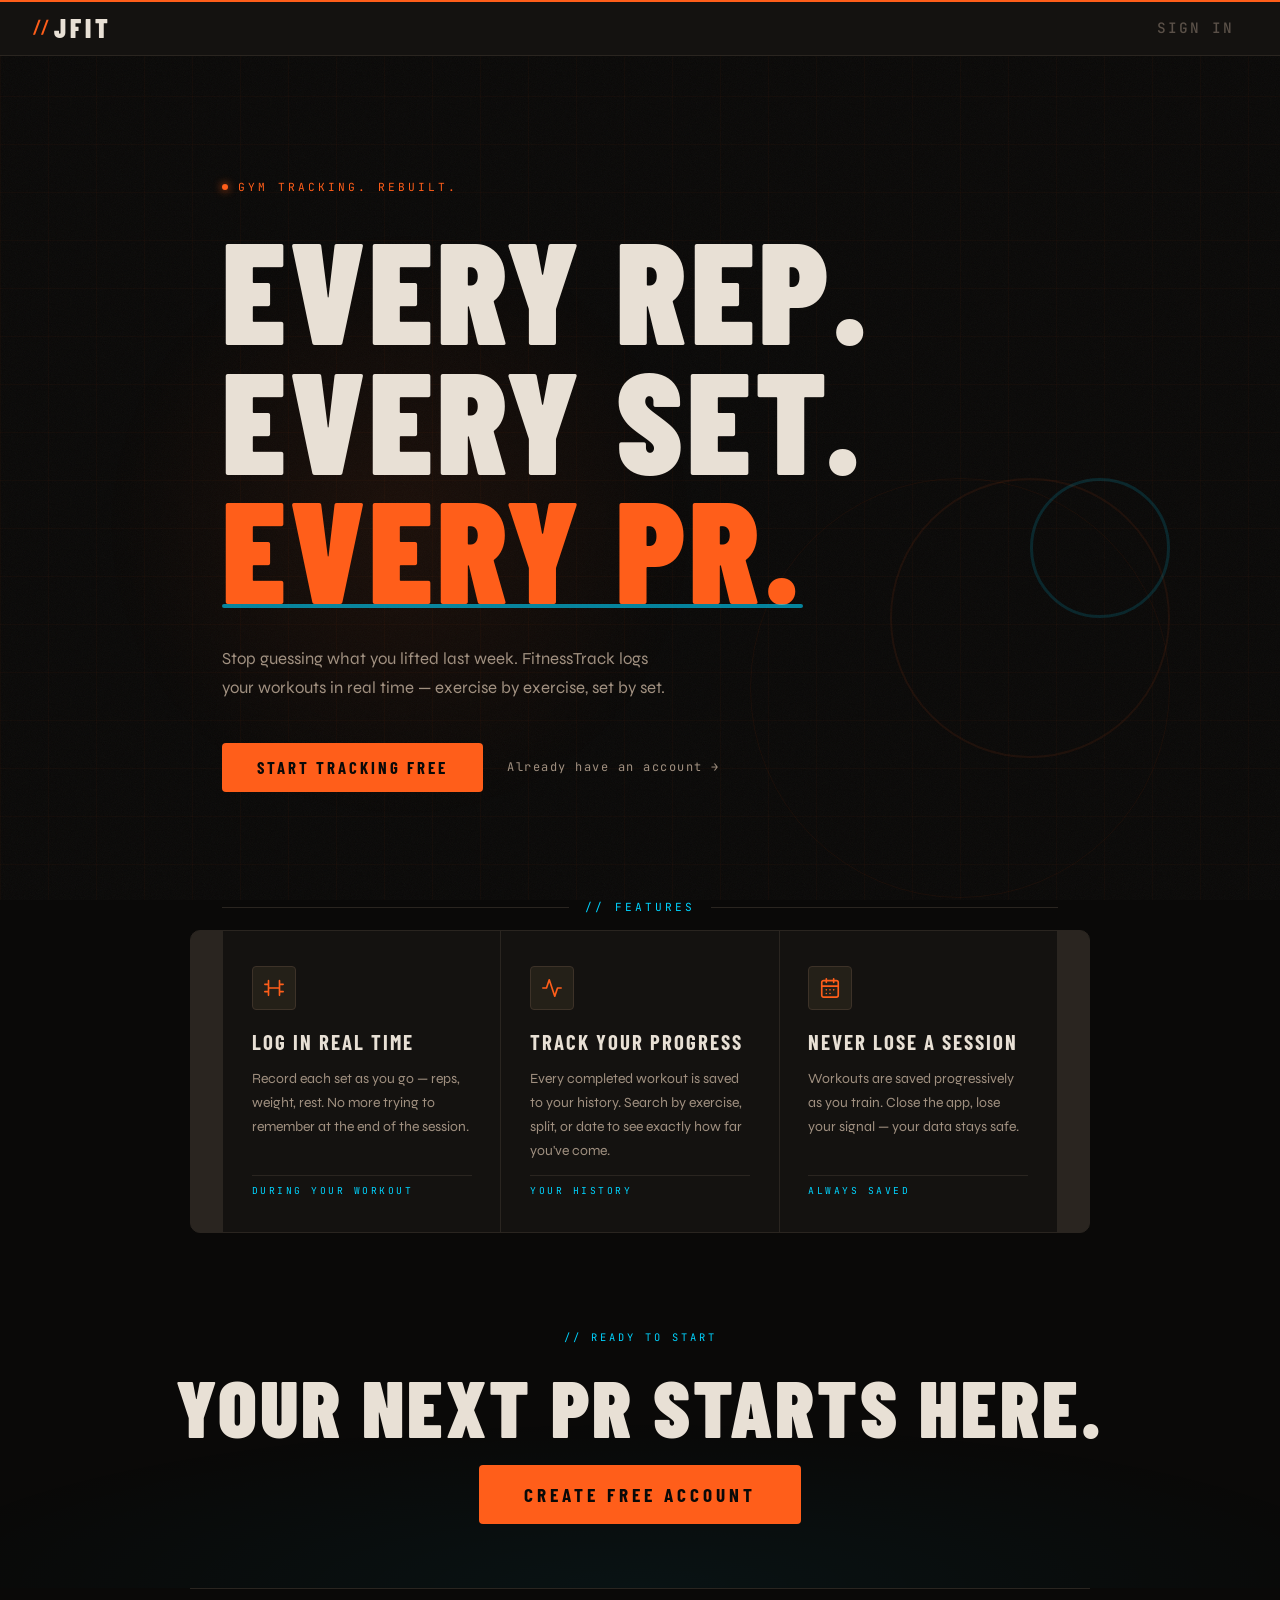
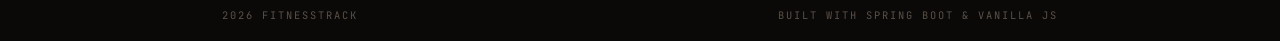
==== commit 31766723: "Add confirmation modals and change app name." ====
--- a/frontend/index.html
+++ b/frontend/index.html
@@ -3,13 +3,13 @@
     <head>
         <meta charset="UTF-8">
         <meta name="viewport" content="width=device-width, initial-scale=1.0">
-        <title>FitnessTrack — Log Every Rep</title>
+        <title>Just Fitness</title>
         <link rel="stylesheet" href="style.css">
     </head>
     <body class="landing-page">
 
         <nav id="nav">
-            <h1>Fitness Track</h1>
+            <h1>JFit</h1>
             <a href="pages/signin.html">Sign In</a>
             <a href="pages/dashboard.html" id="dashboard-link" style="display:none">Dashboard</a>
             <a href="#" id="logout-link" onclick="logout()" style="display:none">Logout</a>
@@ -96,6 +96,17 @@
             <span>Built with Spring Boot &amp; Vanilla JS</span>
         </footer>
 
+        <!-- Confirmation Modal -->
+        <div id="confirm-modal" class="modal-overlay" style="display:none">
+            <div class="modal">
+                <p class="modal-message" id="modal-message"></p>
+                <div class="modal-actions">
+                    <button class="modal-confirm" id="modal-confirm-btn">Confirm</button>
+                    <button class="modal-cancel" onclick="closeModal()">Cancel</button>
+                </div>
+            </div>
+        </div>
+
         <script src="js/api.js"></script>
         <script src="js/app.js"></script>
     </body>
--- a/frontend/style.css
+++ b/frontend/style.css
@@ -604,6 +604,19 @@
   gap: 0.75rem;
 }
 
+/* ── Sets Breadcrumb ────────────────────────────────── */
+.sets-context {
+  display: flex;
+  align-items: center;
+  gap: 0.5rem;
+  font-family: var(--font-mono);
+  font-size: 0.8rem;
+  letter-spacing: 3px;
+  text-transform: uppercase;
+  color: var(--cyan);
+  margin-bottom: -0.4rem;
+}
+
 /* ── Sets Page — scoreboard ──────────────────────────── */
 #sets-counter {
   font-family: var(--font-display);
@@ -688,6 +701,9 @@
     background: rgba(255, 64, 64, 0.06);
 }
 
+/* ── Landing ─────────────────────────────────────────── */
+main > h2:first-of-type { font-size: 5rem; line-height: 0.9; }
+main > p { max-width: 420px; }
 
 /* ── Scrollbar ───────────────────────────────────────── */
 ::-webkit-scrollbar { width: 4px; }
@@ -703,21 +719,284 @@
   nav { padding: 0 1rem; gap: 1rem; }
   main { padding: 2rem 1rem; gap: 1.2rem; }
   h2 { font-size: 2.5rem; }
-  #sets-counter { font-size: 4.5rem; }
+  main > h2:first-of-type { font-size: 3.2rem; }
+  #sets-counter { font-size: 5rem; }
   .search-container { flex-wrap: wrap; }
   .search-container select { width: 100%; }
   #finish-buttons { flex-direction: column; }
   .set-row { grid-template-columns: 1fr; }
 }
-
-/* ── Landing Animations ──────────────────────────────── */
+/* ════════════════════════════════════════════════════════
+   WORKOUT / EXERCISE / SETS / AUTH — Page-specific styles
+   ════════════════════════════════════════════════════════ */
+
+/* ── Flow Bar ────────────────────────────────────────── */
+.flow-bar {
+  position: relative;
+  z-index: 2;
+  display: flex;
+  align-items: center;
+  padding: 0 2rem;
+  height: 44px;
+  background: var(--surface);
+  border-bottom: 1px solid var(--border);
+  overflow-x: auto;
+  scrollbar-width: none;
+}
+
+.flow-bar::-webkit-scrollbar { display: none; }
+
+.flow-step {
+  display: flex;
+  align-items: center;
+  gap: 0.5rem;
+  flex-shrink: 0;
+}
+
+.flow-step__num {
+  font-family: var(--font-mono);
+  font-size: 0.65rem;
+  font-weight: 700;
+  letter-spacing: 1px;
+  color: var(--text-3);
+  transition: var(--transition);
+}
+
+.flow-step__label {
+  font-family: var(--font-mono);
+  font-size: 0.65rem;
+  letter-spacing: 2px;
+  text-transform: uppercase;
+  color: var(--text-3);
+  transition: var(--transition);
+}
+
+.flow-step--active .flow-step__num,
+.flow-step--active .flow-step__label {
+  color: var(--orange);
+}
+
+.flow-step--active .flow-step__num {
+  text-shadow: 0 0 8px var(--orange-glow);
+}
+
+.flow-step--done .flow-step__num,
+.flow-step--done .flow-step__label {
+  color: var(--cyan-dim);
+}
+
+.flow-connector {
+  flex: 1;
+  min-width: 2rem;
+  height: 1px;
+  background: var(--border);
+  margin: 0 0.8rem;
+}
+
+.flow-connector--done {
+  background: var(--cyan-dim);
+}
+
+/* ── Page Eyebrow ────────────────────────────────────── */
+.page-eyebrow {
+  display: flex;
+  align-items: center;
+  gap: 0.5rem;
+  font-family: var(--font-mono);
+  font-size: 0.8rem;
+  letter-spacing: 3px;
+  text-transform: uppercase;
+  color: var(--cyan);
+  margin-bottom: -0.4rem;
+}
+
+.eyebrow-dot-sm {
+  width: 5px;
+  height: 5px;
+  border-radius: 50%;
+  background: var(--orange);
+  box-shadow: 0 0 6px var(--orange);
+  flex-shrink: 0;
+  animation: blink 2s ease-in-out infinite;
+}
+
+/* ── Field Labels ────────────────────────────────────── */
+.field-label {
+  font-family: var(--font-mono);
+  font-size: 0.65rem;
+  letter-spacing: 3px;
+  text-transform: uppercase;
+  color: var(--text);
+  margin-bottom: -0.8rem;
+}
+
+/* ── Input Groups ────────────────────────────────────── */
+.input-group {
+  display: flex;
+  flex-direction: column;
+  gap: 0.4rem;
+}
+
+.input-label {
+  font-family: var(--font-mono);
+  font-size: 0.65rem;
+  letter-spacing: 3px;
+  text-transform: uppercase;
+  color: var(--text-1);
+}
+
+.input-unit {
+  color: var(--text-3);
+  font-size: 0.6rem;
+  letter-spacing: 1px;
+}
+
+/* ── Quick Pick Chips ────────────────────────────────── */
+.quick-picks {
+  display: flex;
+  align-items: center;
+  flex-wrap: wrap;
+  gap: 0.5rem;
+  margin-top: -0.4rem;
+}
+
+.quick-pick-label {
+  font-family: var(--font-mono);
+  font-size: 0.6rem;
+  letter-spacing: 2px;
+  text-transform: uppercase;
+  color: var(--text-2);
+  flex-shrink: 0;
+  margin-right: 0.2rem;
+}
+
+.chip {
+  background: var(--surface-2);
+  color: var(--text-2);
+  border: 1px solid var(--border);
+  border-radius: 2px;
+  font-family: var(--font-mono);
+  font-size: 0.7rem;
+  letter-spacing: 1.5px;
+  text-transform: uppercase;
+  padding: 0.35rem 0.75rem;
+  cursor: pointer;
+  transition: var(--transition);
+  overflow: visible;
+}
+
+.chip::before { display: none; }
+
+.chip:hover {
+  border-color: var(--orange);
+  color: var(--orange);
+  background: var(--orange-glow2);
+  box-shadow: none;
+  transform: none;
+}
+
+.chip--active {
+  border-color: var(--orange);
+  color: var(--orange);
+  background: var(--orange-glow2);
+}
+
+/* ── Sets Live Log ───────────────────────────────────── */
+.sets-log {
+  display: flex;
+  flex-direction: column;
+  gap: 0.4rem;
+  border-left: 2px solid var(--border);
+  padding-left: 1rem;
+}
+
+.sets-log-row {
+  display: flex;
+  align-items: baseline;
+  gap: 0.6rem;
+  animation: fadeUp 0.3s ease both;
+}
+
+.log-set {
+  font-family: var(--font-mono);
+  font-size: 0.75rem;
+  letter-spacing: 2px;
+  color: var(--orange);
+  min-width: 3.5rem;
+}
+
+.log-val {
+  font-family: var(--font-display);
+  font-size: 1.1rem;
+  font-weight: 700;
+  letter-spacing: 1px;
+  color: var(--text);
+}
+
+.log-unit {
+  font-family: var(--font-mono);
+  font-size: 0.7rem;
+  letter-spacing: 1px;
+  color: var(--text-2);
+  font-weight: 400;
+}
+
+.log-divider {
+  font-family: var(--font-mono);
+  font-size: 0.7rem;
+  color: var(--text-2);
+}
+
+/* ── Auth Pages ──────────────────────────────────────── */
+.auth-main {
+  max-width: 480px !important;
+}
+
+.auth-sub {
+  font-family: var(--font-body);
+  font-size: 0.9rem;
+  color: var(--text-3);
+  margin-top: -0.6rem;
+}
+
+.auth-form {
+  display: flex;
+  flex-direction: column;
+  gap: 1rem;
+}
+
+.auth-switch {
+  font-family: var(--font-mono);
+  font-size: 0.75rem;
+  letter-spacing: 1px;
+  color: var(--text-2);
+  text-decoration: none;
+  transition: var(--transition);
+}
+
+.auth-switch span { color: var(--orange); }
+
+.auth-switch:hover { color: var(--text); text-decoration: none; }
+.auth-switch:hover span { color: var(--cyan); }
+
+/* ── Responsive additions ────────────────────────────── */
+@media (max-width: 640px) {
+  .flow-bar { padding: 0 1rem; }
+  .flow-step__label { display: none; }
+  .quick-picks { gap: 0.4rem; }
+}
+
+/* ════════════════════════════════════════════════════════
+   LANDING PAGE — Full-width layout, independent of main
+   ════════════════════════════════════════════════════════ */
+
 @keyframes heroFadeUp {
   from { opacity: 0; transform: translateY(28px); }
   to   { opacity: 1; transform: translateY(0); }
 }
 @keyframes ringPulse {
   0%, 100% { opacity: 0.06; transform: translateY(-50%) scale(1); }
-  50%      { opacity: 0.12; transform: translateY(-50%) scale(1.03); }
+  50%       { opacity: 0.12; transform: translateY(-50%) scale(1.03); }
 }
 @keyframes featureReveal {
   from { opacity: 0; transform: translateY(20px); }
@@ -738,57 +1017,59 @@
   z-index: 1;
 }
 
-/* Radial orange glow behind hero text */
 .hero::before {
   content: '';
   position: absolute;
-  top: 20%;
-  left: -10%;
-  width: 600px;
-  height: 600px;
+  top: 20%; left: -10%;
+  width: 600px; height: 600px;
   background: radial-gradient(circle, rgba(255,94,26,0.07) 0%, transparent 70%);
   pointer-events: none;
   z-index: 0;
 }
 
-/* Decorative weight-plate rings */
+/* ── Hero Rings wrapper (fixed to viewport) ──────────── */
+.hero-rings {
+  position: fixed;
+  top: 0; right: 0;
+  width: 500px;
+  height: 100vh;
+  pointer-events: none;
+  z-index: 0;
+}
+
 .hero-ring {
   position: absolute;
   border-radius: 50%;
   border: 1px solid var(--orange);
   pointer-events: none;
   animation: ringPulse 6s ease-in-out infinite;
-  z-index: 0;
 }
 
 .hero-ring--1 {
   width: 420px; height: 420px;
-  right: -80px;
-  top: 50%;
+  right: -80px; top: 50%;
   animation-delay: 0s;
   opacity: 0.06;
 }
 
 .hero-ring--2 {
   width: 280px; height: 280px;
-  right: -80px;
-  top: 50%;
-  animation-delay: 0s;
+  right: -80px; top: 50%;
+  animation-delay: 1.5s;
   opacity: 0.08;
   border-width: 2px;
 }
 
 .hero-ring--3 {
   width: 140px; height: 140px;
-  right: -80px;
-  top: 50%;
-  animation-delay: 0s;
+  right: -80px; top: 50%;
+  animation-delay: 3s;
   opacity: 0.14;
   border-width: 3px;
   border-color: var(--cyan);
 }
 
-/* Eyebrow label */
+/* ── Hero Eyebrow ────────────────────────────────────── */
 .hero-eyebrow {
   display: inline-flex;
   align-items: center;
@@ -805,15 +1086,14 @@
 }
 
 .eyebrow-dot {
-  width: 6px;
-  height: 6px;
+  width: 6px; height: 6px;
   border-radius: 50%;
   background: var(--orange);
   box-shadow: 0 0 8px var(--orange);
   animation: blink 2s ease-in-out infinite;
 }
 
-/* Headline */
+/* ── Hero Headline ───────────────────────────────────── */
 .hero-headline {
   font-family: var(--font-display);
   font-size: clamp(4.5rem, 12vw, 9rem);
@@ -828,7 +1108,6 @@
   animation: heroFadeUp 0.6s ease 0.1s both;
 }
 
-/* The italic em — styled in orange */
 .hero-headline em {
   font-style: normal;
   color: var(--orange);
@@ -836,20 +1115,17 @@
   display: inline-block;
 }
 
-/* Underline scratch on the accent word */
 .hero-headline em::after {
   content: '';
   position: absolute;
-  bottom: 4px;
-  left: 0;
-  width: 100%;
-  height: 4px;
+  bottom: 4px; left: 0;
+  width: 100%; height: 4px;
   background: var(--cyan);
   opacity: 0.6;
   border-radius: 2px;
 }
 
-/* Sub */
+/* ── Hero Sub ────────────────────────────────────────── */
 .hero-sub {
   font-family: var(--font-body);
   font-size: 1.05rem;
@@ -862,7 +1138,7 @@
   animation: heroFadeUp 0.6s ease 0.2s both;
 }
 
-/* CTA group */
+/* ── Hero CTA ────────────────────────────────────────── */
 .hero-cta {
   display: flex;
   align-items: center;
@@ -873,7 +1149,6 @@
   animation: heroFadeUp 0.6s ease 0.3s both;
 }
 
-/* Primary CTA */
 .cta-primary {
   display: inline-flex;
   align-items: center;
@@ -898,8 +1173,7 @@
   content: '';
   position: absolute;
   top: 0; left: -100%;
-  width: 60%;
-  height: 100%;
+  width: 60%; height: 100%;
   background: linear-gradient(90deg, transparent, rgba(255,255,255,0.2), transparent);
   transition: left 0.4s ease;
 }
@@ -918,12 +1192,11 @@
   letter-spacing: 4px;
 }
 
-/* Ghost CTA */
 .cta-ghost {
   font-family: var(--font-mono);
   font-size: 0.75rem;
   letter-spacing: 1.5px;
-  color: var(--text-3);
+  color: var(--text-2);
   text-decoration: none;
   transition: var(--transition);
   border-bottom: 1px solid transparent;
@@ -958,10 +1231,10 @@
 
 .section-divider span {
   font-family: var(--font-mono);
-  font-size: 0.65rem;
+  font-size: 0.70rem;
   letter-spacing: 3px;
   text-transform: uppercase;
-  color: var(--text-3);
+  color: var(--cyan);
   white-space: nowrap;
 }
 
@@ -998,7 +1271,6 @@
 .feature-card:nth-child(2) { animation-delay: 0.2s; }
 .feature-card:nth-child(3) { animation-delay: 0.3s; }
 
-/* Hover: orange top sweep */
 .feature-card::before {
   content: '';
   position: absolute;
@@ -1013,10 +1285,8 @@
 .feature-card:hover::before { transform: scaleX(1); }
 .feature-card:hover { background: var(--surface-2); }
 
-/* Icon */
 .feature-icon {
-  width: 44px;
-  height: 44px;
+  width: 44px; height: 44px;
   display: flex;
   align-items: center;
   justify-content: center;
@@ -1138,7 +1408,7 @@
   .features { grid-template-columns: 1fr; padding: 0 1.5rem; }
   .feature-card { padding: 1.6rem 1.4rem; }
   .closing-cta { padding: 3.5rem 1.5rem 3rem; }
-  .landing-footer { flex-direction: column; gap: 0.4rem; text-align: center; padding: 1.2rem 1.5rem; }
+  .landing-footer { flex-direction: column; gap: 0.4rem; text-align: center; }
   .hero-cta { gap: 1rem; }
 }
 
@@ -1146,4 +1416,84 @@
   .hero-headline { letter-spacing: 2px; }
   .hero-cta { flex-direction: column; align-items: flex-start; }
   .cta-primary { width: 100%; justify-content: center; }
+}
+
+/* ── Confirmation Modal ──────────────────────────────── */
+.modal-overlay {
+  position: fixed;
+  inset: 0;
+  background: rgba(10, 9, 8, 0.85);
+  backdrop-filter: blur(4px);
+  z-index: 1000;
+  display: flex;
+  align-items: center;
+  justify-content: center;
+  animation: fadeUp 0.2s ease both;
+}
+
+.modal {
+  background: var(--surface);
+  border: 2px solid var(--border-hot);
+  border-radius: var(--radius-lg);
+  padding: 3rem;
+  max-width: 500px;
+  width: 90%;
+  display: flex;
+  flex-direction: column;
+  gap: 1.5rem;
+  box-shadow: 0 0 40px rgba(0,0,0,0.6);
+  position: relative;
+  overflow: hidden;
+}
+
+/* Orange top stripe matching the nav */
+.modal::before {
+  content: '';
+  position: absolute;
+  top: 0; left: 0; right: 0;
+  height: 3px;
+  background: var(--orange);
+}
+
+.modal-message {
+  font-family: var(--font-display);
+  font-size: 1.63rem;
+  color: var(--text);
+  line-height: 1.6;
+}
+
+.modal-actions {
+  display: flex;
+  gap: 0.75rem;
+}
+
+.modal-confirm {
+  flex: 1;
+  background: var(--orange-dim);
+  color: #0a0908;
+  border: 2px solid var(--border);
+  font-size: 1.2rem;
+  letter-spacing: 2px;
+  padding: 0.7rem 1rem;
+}
+
+.modal-confirm:hover {
+  border-color: var(--orange-glow);
+  background: var(--orange);
+}
+
+.modal-cancel {
+  flex: 1;
+  background: transparent;
+  color: var(--text);
+  border: 2px solid var(--border);
+  font-size: 1.2rem;
+  letter-spacing: 2px;
+}
+
+.modal-cancel:hover {
+  border-color: var(--text-2);
+  color: var(--text);
+  background: transparent;
+  box-shadow: none;
 }
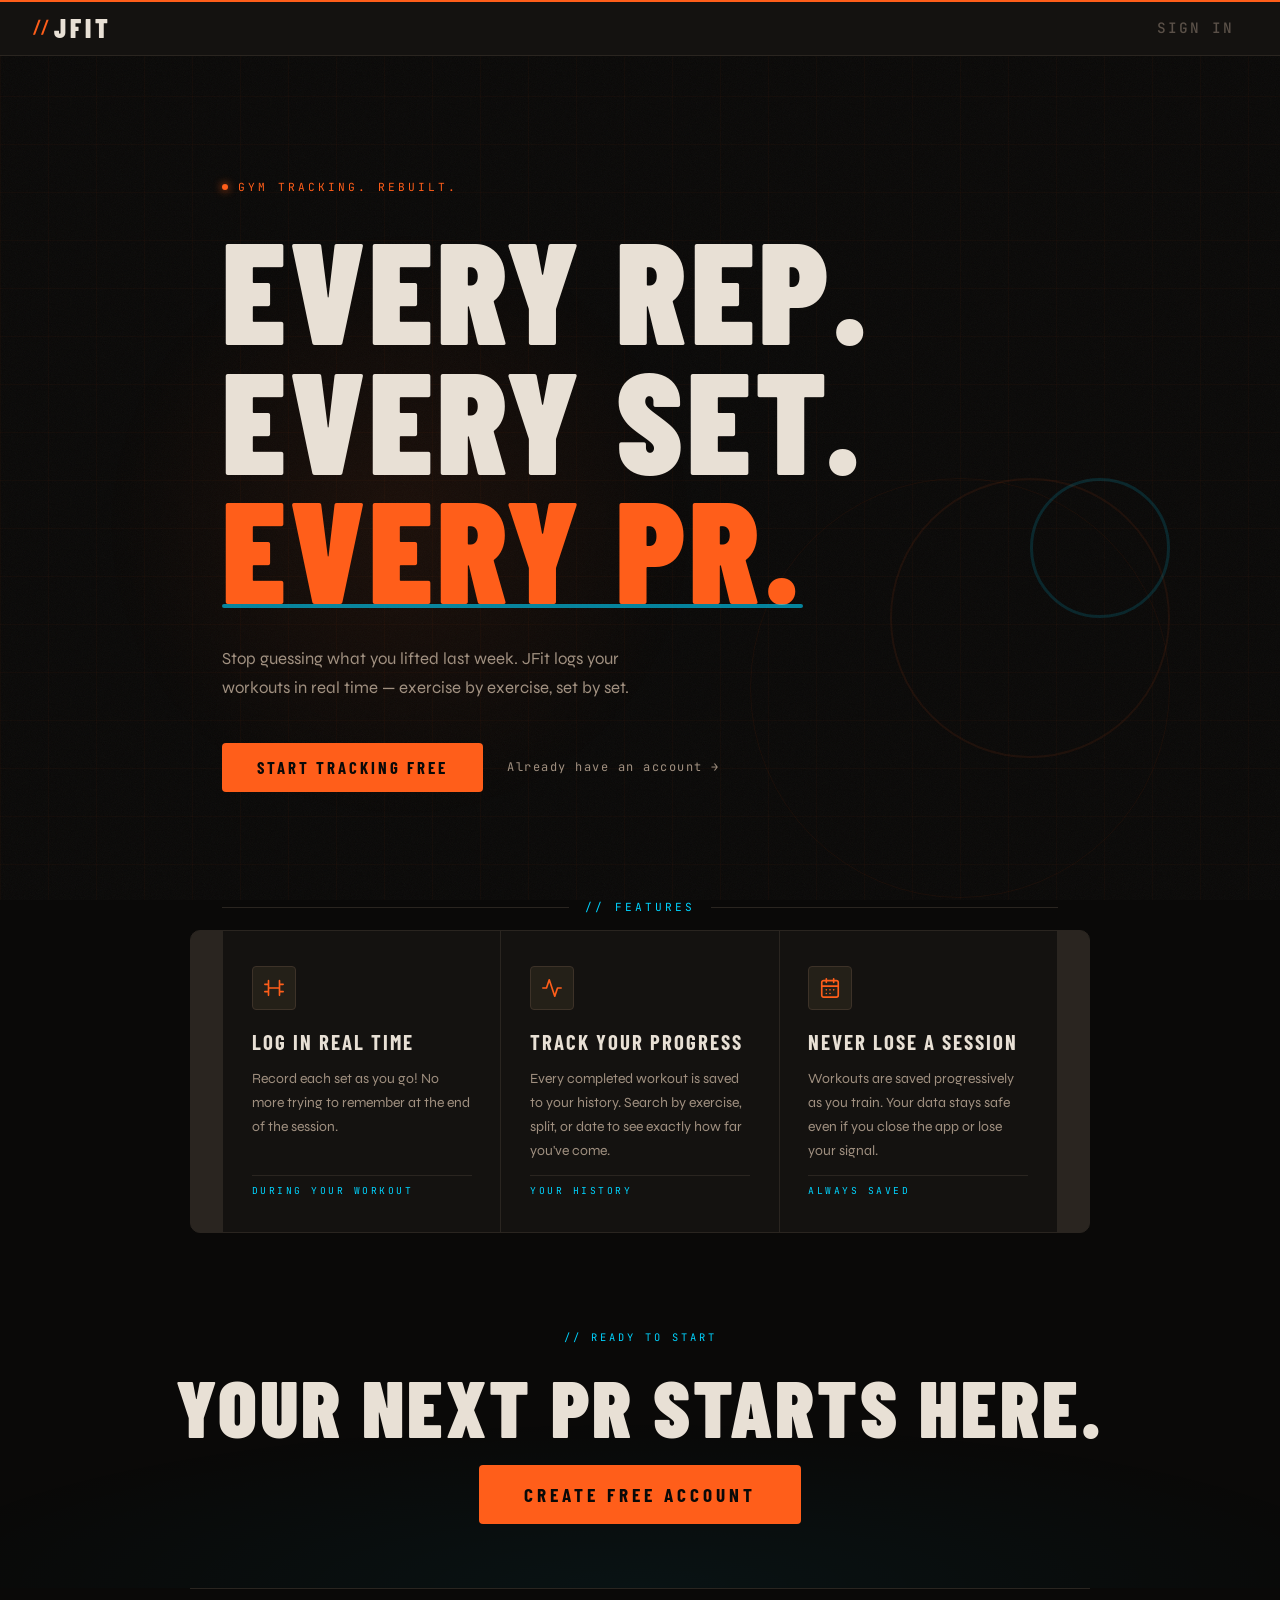
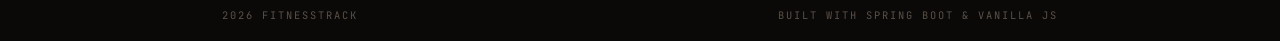
==== commit 8fb50b95: "Update homepage features section" ====
--- a/frontend/index.html
+++ b/frontend/index.html
@@ -29,7 +29,7 @@
 
             <p class="hero-sub">
                 Stop guessing what you lifted last week.
-                FitnessTrack logs your workouts in real time —
+                JFit logs your workouts in real time —
                 exercise by exercise, set by set.
             </p>
 
@@ -56,7 +56,7 @@
                     </svg>
                 </div>
                 <h3>Log In Real Time</h3>
-                <p>Record each set as you go — reps, weight, rest. No more trying to remember at the end of the session.</p>
+                <p>Record each set as you go! No more trying to remember at the end of the session.</p>
                 <div class="feature-tag">DURING YOUR WORKOUT</div>
             </div>
 
@@ -79,7 +79,7 @@
                     </svg>
                 </div>
                 <h3>Never Lose a Session</h3>
-                <p>Workouts are saved progressively as you train. Close the app, lose your signal — your data stays safe.</p>
+                <p>Workouts are saved progressively as you train. Your data stays safe even if you close the app or lose your signal.</p>
                 <div class="feature-tag">ALWAYS SAVED</div>
             </div>
 
--- a/frontend/style.css
+++ b/frontend/style.css
@@ -531,15 +531,19 @@
 
 #resume-section p {
   font-family: var(--font-display);
-  font-size: 1.1rem;
+  font-size: 1.5rem;
   font-weight: 700;
   letter-spacing: 2px;
   text-transform: uppercase;
   color: var(--text);
-  margin-top: 0.6rem;
-}
-
-#resume-section button { width: fit-content; }
+  padding-bottom: 20px;
+  margin-left: 20px;
+}
+
+#resume-section button { 
+  width: 150px;
+  margin: 1px 20px;
+}
 
 #start-section button {
   width: 100%;
